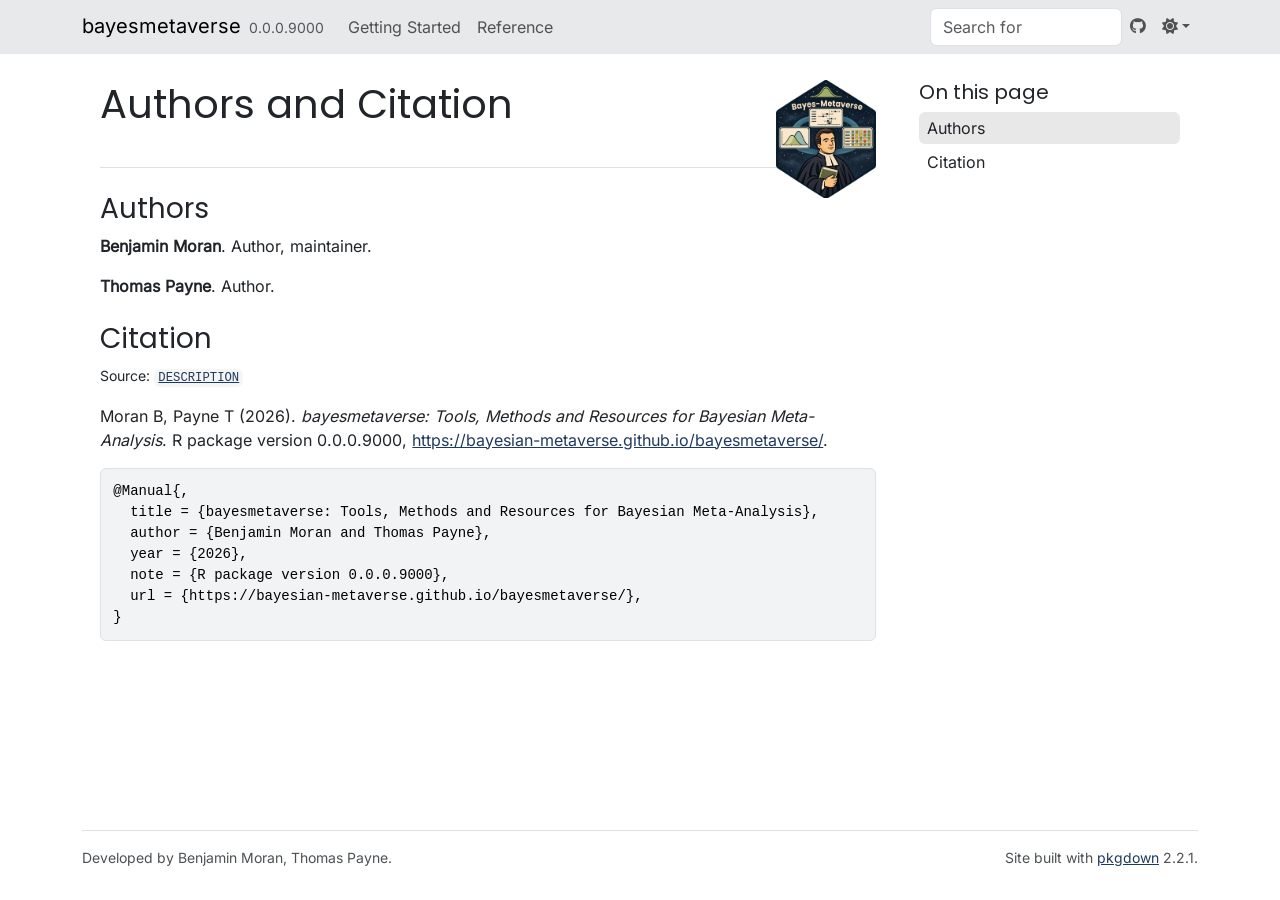
==== docs/authors.html @ 8e8fa5fe "Initial commit" ====
<!DOCTYPE html>
<!-- Generated by pkgdown: do not edit by hand --><html lang="en"><head><meta http-equiv="Content-Type" content="text/html; charset=UTF-8"><meta charset="utf-8"><meta http-equiv="X-UA-Compatible" content="IE=edge"><meta name="viewport" content="width=device-width, initial-scale=1, shrink-to-fit=no"><title>Authors and Citation • bayesmetaverse</title><!-- favicons --><link rel="icon" type="image/png" sizes="96x96" href="favicon-96x96.png"><link rel="icon" type="”image/svg+xml”" href="favicon.svg"><link rel="apple-touch-icon" sizes="180x180" href="apple-touch-icon.png"><link rel="icon" sizes="any" href="favicon.ico"><link rel="manifest" href="site.webmanifest"><script src="lightswitch.js"></script><script src="deps/jquery-3.6.0/jquery-3.6.0.min.js"></script><meta name="viewport" content="width=device-width, initial-scale=1, shrink-to-fit=no"><link href="deps/bootstrap-5.3.8/bootstrap.min.css" rel="stylesheet"><script src="deps/bootstrap-5.3.8/bootstrap.bundle.min.js"></script><link href="deps/Inter-0.4.10/font.css" rel="stylesheet"><link href="deps/Poppins-0.4.10/font.css" rel="stylesheet"><link href="deps/font-awesome-6.5.2/css/all.min.css" rel="stylesheet"><link href="deps/font-awesome-6.5.2/css/v4-shims.min.css" rel="stylesheet"><script src="deps/headroom-0.11.0/headroom.min.js"></script><script src="deps/headroom-0.11.0/jQuery.headroom.min.js"></script><script src="deps/bootstrap-toc-1.0.1/bootstrap-toc.min.js"></script><script src="deps/clipboard.js-2.0.11/clipboard.min.js"></script><script src="deps/search-1.0.0/autocomplete.jquery.min.js"></script><script src="deps/search-1.0.0/fuse.min.js"></script><script src="deps/search-1.0.0/mark.min.js"></script><!-- pkgdown --><script src="pkgdown.js"></script><link href="extra.css" rel="stylesheet"><meta property="og:title" content="Authors and Citation"><meta property="og:image" content="https://bayesian-metaverse.github.io/bayesmetaverse/logo.png"></head><body>
    <a href="#main" class="visually-hidden-focusable">Skip to contents</a>


    <nav class="navbar navbar-expand-lg fixed-top " aria-label="Site navigation"><div class="container">

    <a class="navbar-brand me-2" href="index.html">bayesmetaverse</a>

    <small class="nav-text text-muted me-auto" data-bs-toggle="tooltip" data-bs-placement="bottom" title="">0.0.0.9000</small>


    <button class="navbar-toggler" type="button" data-bs-toggle="collapse" data-bs-target="#navbar" aria-controls="navbar" aria-expanded="false" aria-label="Toggle navigation">
      <span class="navbar-toggler-icon"></span>
    </button>

    <div id="navbar" class="collapse navbar-collapse ms-3">
      <ul class="navbar-nav me-auto"><li class="nav-item"><a class="nav-link" href="articles/bayesmetaverse.html">Getting Started</a></li>
<li class="nav-item"><a class="nav-link" href="reference/index.html">Reference</a></li>
      </ul><ul class="navbar-nav"><li class="nav-item"><form class="form-inline" role="search">
 <input class="form-control" type="search" name="search-input" id="search-input" autocomplete="off" aria-label="Search site" placeholder="Search for" data-search-index="search.json"></form></li>
<li class="nav-item"><a class="external-link nav-link" href="https://github.com/bayesian-metaverse/bayesmetaverse" aria-label="GitHub"><span class="fa fab fa-github"></span></a></li>
<li class="nav-item dropdown">
  <button class="nav-link dropdown-toggle" type="button" id="dropdown-lightswitch" data-bs-toggle="dropdown" aria-expanded="false" aria-haspopup="true" aria-label="Light switch"><span class="fa fa-sun"></span></button>
  <ul class="dropdown-menu dropdown-menu-end" aria-labelledby="dropdown-lightswitch"><li><button class="dropdown-item" data-bs-theme-value="light"><span class="fa fa-sun"></span> Light</button></li>
    <li><button class="dropdown-item" data-bs-theme-value="dark"><span class="fa fa-moon"></span> Dark</button></li>
    <li><button class="dropdown-item" data-bs-theme-value="auto"><span class="fa fa-adjust"></span> Auto</button></li>
  </ul></li>
      </ul></div>


  </div>
</nav><div class="container template-citation-authors">
<div class="row">
  <main id="main" class="col-md-9"><div class="page-header">
      <img src="logo.png" class="logo" alt=""><h1>Authors and Citation</h1>
    </div>

    <div class="section level2">
      <h2>Authors</h2>

      <ul class="list-unstyled"><li>
          <p><strong>Benjamin Moran</strong>. Author, maintainer.
          </p>
        </li>
        <li>
          <p><strong>Thomas Payne</strong>. Author.
          </p>
        </li>
      </ul></div>

    <div class="section level2">
      <h2 id="citation">Citation</h2>
      <p><small class="dont-index">Source: <a href="https://github.com/bayesian-metaverse/bayesmetaverse/blob/HEAD/DESCRIPTION" class="external-link"><code>DESCRIPTION</code></a></small></p>

      <p>Moran B, Payne T (2026).
<em>bayesmetaverse: Tools, Methods and Resources for Bayesian Meta-Analysis</em>.
R package version 0.0.0.9000, <a href="https://bayesian-metaverse.github.io/bayesmetaverse/">https://bayesian-metaverse.github.io/bayesmetaverse/</a>.
</p>
      <pre>@Manual{,
  title = {bayesmetaverse: Tools, Methods and Resources for Bayesian Meta-Analysis},
  author = {Benjamin Moran and Thomas Payne},
  year = {2026},
  note = {R package version 0.0.0.9000},
  url = {https://bayesian-metaverse.github.io/bayesmetaverse/},
}</pre>
    </div>

  </main><aside class="col-md-3"><nav id="toc" aria-label="Table of contents"><h2>On this page</h2>
    </nav></aside></div>


    <footer><div class="pkgdown-footer-left">
  <p>Developed by Benjamin Moran, Thomas Payne.</p>
</div>

<div class="pkgdown-footer-right">
  <p>Site built with <a href="https://pkgdown.r-lib.org/" class="external-link">pkgdown</a> 2.2.1.</p>
</div>

    </footer></div>





  </body></html>
---- docs/deps/Inter-0.4.10/font.css ----
/* cyrillic-ext */
@font-face {
  font-family: 'Inter';
  font-style: normal;
  font-weight: 400;
  font-display: swap;
  src: url(UcCO3FwrK3iLTeHuS_nVMrMxCp50SjIw2boKoduKmMEVuLyfAZJhiI2B.woff2) format('woff2');
  unicode-range: U+0460-052F, U+1C80-1C8A, U+20B4, U+2DE0-2DFF, U+A640-A69F, U+FE2E-FE2F;
}
/* cyrillic */
@font-face {
  font-family: 'Inter';
  font-style: normal;
  font-weight: 400;
  font-display: swap;
  src: url(UcCO3FwrK3iLTeHuS_nVMrMxCp50SjIw2boKoduKmMEVuLyfAZthiI2B.woff2) format('woff2');
  unicode-range: U+0301, U+0400-045F, U+0490-0491, U+04B0-04B1, U+2116;
}
/* greek-ext */
@font-face {
  font-family: 'Inter';
  font-style: normal;
  font-weight: 400;
  font-display: swap;
  src: url(UcCO3FwrK3iLTeHuS_nVMrMxCp50SjIw2boKoduKmMEVuLyfAZNhiI2B.woff2) format('woff2');
  unicode-range: U+1F00-1FFF;
}
/* greek */
@font-face {
  font-family: 'Inter';
  font-style: normal;
  font-weight: 400;
  font-display: swap;
  src: url(UcCO3FwrK3iLTeHuS_nVMrMxCp50SjIw2boKoduKmMEVuLyfAZxhiI2B.woff2) format('woff2');
  unicode-range: U+0370-0377, U+037A-037F, U+0384-038A, U+038C, U+038E-03A1, U+03A3-03FF;
}
/* vietnamese */
@font-face {
  font-family: 'Inter';
  font-style: normal;
  font-weight: 400;
  font-display: swap;
  src: url(UcCO3FwrK3iLTeHuS_nVMrMxCp50SjIw2boKoduKmMEVuLyfAZBhiI2B.woff2) format('woff2');
  unicode-range: U+0102-0103, U+0110-0111, U+0128-0129, U+0168-0169, U+01A0-01A1, U+01AF-01B0, U+0300-0301, U+0303-0304, U+0308-0309, U+0323, U+0329, U+1EA0-1EF9, U+20AB;
}
/* latin-ext */
@font-face {
  font-family: 'Inter';
  font-style: normal;
  font-weight: 400;
  font-display: swap;
  src: url(UcCO3FwrK3iLTeHuS_nVMrMxCp50SjIw2boKoduKmMEVuLyfAZFhiI2B.woff2) format('woff2');
  unicode-range: U+0100-02BA, U+02BD-02C5, U+02C7-02CC, U+02CE-02D7, U+02DD-02FF, U+0304, U+0308, U+0329, U+1D00-1DBF, U+1E00-1E9F, U+1EF2-1EFF, U+2020, U+20A0-20AB, U+20AD-20C4, U+2113, U+2C60-2C7F, U+A720-A7FF;
}
/* latin */
@font-face {
  font-family: 'Inter';
  font-style: normal;
  font-weight: 400;
  font-display: swap;
  src: url(UcCO3FwrK3iLTeHuS_nVMrMxCp50SjIw2boKoduKmMEVuLyfAZ9hiA.woff2) format('woff2');
  unicode-range: U+0000-00FF, U+0131, U+0152-0153, U+02BB-02BC, U+02C6, U+02DA, U+02DC, U+0304, U+0308, U+0329, U+2000-206F, U+20AC, U+2122, U+2191, U+2193, U+2212, U+2215, U+FEFF, U+FFFD;
}
---- docs/deps/Poppins-0.4.10/font.css ----
/* devanagari */
@font-face {
  font-family: 'Poppins';
  font-style: normal;
  font-weight: 400;
  font-display: swap;
  src: url(pxiEyp8kv8JHgFVrJJbecmNE.woff2) format('woff2');
  unicode-range: U+0900-097F, U+1CD0-1CF4, U+1CF7-1CF9, U+200C-200D, U+20A8, U+20B9, U+20F0, U+25CC, U+A830-A839, U+A8E0-A8FF, U+11B00-11B0A;
}
/* latin-ext */
@font-face {
  font-family: 'Poppins';
  font-style: normal;
  font-weight: 400;
  font-display: swap;
  src: url(pxiEyp8kv8JHgFVrJJnecmNE.woff2) format('woff2');
  unicode-range: U+0100-02BA, U+02BD-02C5, U+02C7-02CC, U+02CE-02D7, U+02DD-02FF, U+0304, U+0308, U+0329, U+1D00-1DBF, U+1E00-1E9F, U+1EF2-1EFF, U+2020, U+20A0-20AB, U+20AD-20C4, U+2113, U+2C60-2C7F, U+A720-A7FF;
}
/* latin */
@font-face {
  font-family: 'Poppins';
  font-style: normal;
  font-weight: 400;
  font-display: swap;
  src: url(pxiEyp8kv8JHgFVrJJfecg.woff2) format('woff2');
  unicode-range: U+0000-00FF, U+0131, U+0152-0153, U+02BB-02BC, U+02C6, U+02DA, U+02DC, U+0304, U+0308, U+0329, U+2000-206F, U+20AC, U+2122, U+2191, U+2193, U+2212, U+2215, U+FEFF, U+FFFD;
}
---- docs/deps/font-awesome-6.5.2/css/v4-shims.min.css ----
/*!
 * Font Awesome Free 6.5.2 by @fontawesome - https://fontawesome.com
 * License - https://fontawesome.com/license/free (Icons: CC BY 4.0, Fonts: SIL OFL 1.1, Code: MIT License)
 * Copyright 2024 Fonticons, Inc.
 */
.fa.fa-glass:before{content:"\f000"}.fa.fa-envelope-o{font-family:"Font Awesome 6 Free";font-weight:400}.fa.fa-envelope-o:before{content:"\f0e0"}.fa.fa-star-o{font-family:"Font Awesome 6 Free";font-weight:400}.fa.fa-star-o:before{content:"\f005"}.fa.fa-close:before,.fa.fa-remove:before{content:"\f00d"}.fa.fa-gear:before{content:"\f013"}.fa.fa-trash-o{font-family:"Font Awesome 6 Free";font-weight:400}.fa.fa-trash-o:before{content:"\f2ed"}.fa.fa-home:before{content:"\f015"}.fa.fa-file-o{font-family:"Font Awesome 6 Free";font-weight:400}.fa.fa-file-o:before{content:"\f15b"}.fa.fa-clock-o{font-family:"Font Awesome 6 Free";font-weight:400}.fa.fa-clock-o:before{content:"\f017"}.fa.fa-arrow-circle-o-down{font-family:"Font Awesome 6 Free";font-weight:400}.fa.fa-arrow-circle-o-down:before{content:"\f358"}.fa.fa-arrow-circle-o-up{font-family:"Font Awesome 6 Free";font-weight:400}.fa.fa-arrow-circle-o-up:before{content:"\f35b"}.fa.fa-play-circle-o{font-family:"Font Awesome 6 Free";font-weight:400}.fa.fa-play-circle-o:before{content:"\f144"}.fa.fa-repeat:before,.fa.fa-rotate-right:before{content:"\f01e"}.fa.fa-refresh:before{content:"\f021"}.fa.fa-list-alt{font-family:"Font Awesome 6 Free";font-weight:400}.fa.fa-list-alt:before{content:"\f022"}.fa.fa-dedent:before{content:"\f03b"}.fa.fa-video-camera:before{content:"\f03d"}.fa.fa-picture-o{font-family:"Font Awesome 6 Free";font-weight:400}.fa.fa-picture-o:before{content:"\f03e"}.fa.fa-photo{font-family:"Font Awesome 6 Free";font-weight:400}.fa.fa-photo:before{content:"\f03e"}.fa.fa-image{font-family:"Font Awesome 6 Free";font-weight:400}.fa.fa-image:before{content:"\f03e"}.fa.fa-map-marker:before{content:"\f3c5"}.fa.fa-pencil-square-o{font-family:"Font Awesome 6 Free";font-weight:400}.fa.fa-pencil-square-o:before{content:"\f044"}.fa.fa-edit{font-family:"Font Awesome 6 Free";font-weight:400}.fa.fa-edit:before{content:"\f044"}.fa.fa-share-square-o:before{content:"\f14d"}.fa.fa-check-square-o{font-family:"Font Awesome 6 Free";font-weight:400}.fa.fa-check-square-o:before{content:"\f14a"}.fa.fa-arrows:before{content:"\f0b2"}.fa.fa-times-circle-o{font-family:"Font Awesome 6 Free";font-weight:400}.fa.fa-times-circle-o:before{content:"\f057"}.fa.fa-check-circle-o{font-family:"Font Awesome 6 Free";font-weight:400}.fa.fa-check-circle-o:before{content:"\f058"}.fa.fa-mail-forward:before{content:"\f064"}.fa.fa-expand:before{content:"\f424"}.fa.fa-compress:before{content:"\f422"}.fa.fa-eye,.fa.fa-eye-slash{font-family:"Font Awesome 6 Free";font-weight:400}.fa.fa-warning:before{content:"\f071"}.fa.fa-calendar:before{content:"\f073"}.fa.fa-arrows-v:before{content:"\f338"}.fa.fa-arrows-h:before{content:"\f337"}.fa.fa-bar-chart-o:before,.fa.fa-bar-chart:before{content:"\e0e3"}.fa.fa-twitter-square{font-family:"Font Awesome 6 Brands";font-weight:400}.fa.fa-twitter-square:before{content:"\f081"}.fa.fa-facebook-square{font-family:"Font Awesome 6 Brands";font-weight:400}.fa.fa-facebook-square:before{content:"\f082"}.fa.fa-gears:before{content:"\f085"}.fa.fa-thumbs-o-up{font-family:"Font Awesome 6 Free";font-weight:400}.fa.fa-thumbs-o-up:before{content:"\f164"}.fa.fa-thumbs-o-down{font-family:"Font Awesome 6 Free";font-weight:400}.fa.fa-thumbs-o-down:before{content:"\f165"}.fa.fa-heart-o{font-family:"Font Awesome 6 Free";font-weight:400}.fa.fa-heart-o:before{content:"\f004"}.fa.fa-sign-out:before{content:"\f2f5"}.fa.fa-linkedin-square{font-family:"Font Awesome 6 Brands";font-weight:400}.fa.fa-linkedin-square:before{content:"\f08c"}.fa.fa-thumb-tack:before{content:"\f08d"}.fa.fa-external-link:before{content:"\f35d"}.fa.fa-sign-in:before{content:"\f2f6"}.fa.fa-github-square{font-family:"Font Awesome 6 Brands";font-weight:400}.fa.fa-github-square:before{content:"\f092"}.fa.fa-lemon-o{font-family:"Font Awesome 6 Free";font-weight:400}.fa.fa-lemon-o:before{content:"\f094"}.fa.fa-square-o{font-family:"Font Awesome 6 Free";font-weight:400}.fa.fa-square-o:before{content:"\f0c8"}.fa.fa-bookmark-o{font-family:"Font Awesome 6 Free";font-weight:400}.fa.fa-bookmark-o:before{content:"\f02e"}.fa.fa-facebook,.fa.fa-twitter{font-family:"Font Awesome 6 Brands";font-weight:400}.fa.fa-facebook:before{content:"\f39e"}.fa.fa-facebook-f{font-family:"Font Awesome 6 Brands";font-weight:400}.fa.fa-facebook-f:before{content:"\f39e"}.fa.fa-github{font-family:"Font Awesome 6 Brands";font-weight:400}.fa.fa-credit-card{font-family:"Font Awesome 6 Free";font-weight:400}.fa.fa-feed:before{content:"\f09e"}.fa.fa-hdd-o{font-family:"Font Awesome 6 Free";font-weight:400}.fa.fa-hdd-o:before{content:"\f0a0"}.fa.fa-hand-o-right{font-family:"Font Awesome 6 Free";font-weight:400}.fa.fa-hand-o-right:before{content:"\f0a4"}.fa.fa-hand-o-left{font-family:"Font Awesome 6 Free";font-weight:400}.fa.fa-hand-o-left:before{content:"\f0a5"}.fa.fa-hand-o-up{font-family:"Font Awesome 6 Free";font-weight:400}.fa.fa-hand-o-up:before{content:"\f0a6"}.fa.fa-hand-o-down{font-family:"Font Awesome 6 Free";font-weight:400}.fa.fa-hand-o-down:before{content:"\f0a7"}.fa.fa-globe:before{content:"\f57d"}.fa.fa-tasks:before{content:"\f828"}.fa.fa-arrows-alt:before{content:"\f31e"}.fa.fa-group:before{content:"\f0c0"}.fa.fa-chain:before{content:"\f0c1"}.fa.fa-cut:before{content:"\f0c4"}.fa.fa-files-o{font-family:"Font Awesome 6 Free";font-weight:400}.fa.fa-files-o:before{content:"\f0c5"}.fa.fa-floppy-o{font-family:"Font Awesome 6 Free";font-weight:400}.fa.fa-floppy-o:before{content:"\f0c7"}.fa.fa-save{font-family:"Font Awesome 6 Free";font-weight:400}.fa.fa-save:before{content:"\f0c7"}.fa.fa-navicon:before,.fa.fa-reorder:before{content:"\f0c9"}.fa.fa-magic:before{content:"\e2ca"}.fa.fa-pinterest,.fa.fa-pinterest-square{font-family:"Font Awesome 6 Brands";font-weight:400}.fa.fa-pinterest-square:before{content:"\f0d3"}.fa.fa-google-plus-square{font-family:"Font Awesome 6 Brands";font-weight:400}.fa.fa-google-plus-square:before{content:"\f0d4"}.fa.fa-google-plus{font-family:"Font Awesome 6 Brands";font-weight:400}.fa.fa-google-plus:before{content:"\f0d5"}.fa.fa-money:before{content:"\f3d1"}.fa.fa-unsorted:before{content:"\f0dc"}.fa.fa-sort-desc:before{content:"\f0dd"}.fa.fa-sort-asc:before{content:"\f0de"}.fa.fa-linkedin{font-family:"Font Awesome 6 Brands";font-weight:400}.fa.fa-linkedin:before{content:"\f0e1"}.fa.fa-rotate-left:before{content:"\f0e2"}.fa.fa-legal:before{content:"\f0e3"}.fa.fa-dashboard:before,.fa.fa-tachometer:before{content:"\f625"}.fa.fa-comment-o{font-family:"Font Awesome 6 Free";font-weight:400}.fa.fa-comment-o:before{content:"\f075"}.fa.fa-comments-o{font-family:"Font Awesome 6 Free";font-weight:400}.fa.fa-comments-o:before{content:"\f086"}.fa.fa-flash:before{content:"\f0e7"}.fa.fa-clipboard:before{content:"\f0ea"}.fa.fa-lightbulb-o{font-family:"Font Awesome 6 Free";font-weight:400}.fa.fa-lightbulb-o:before{content:"\f0eb"}.fa.fa-exchange:before{content:"\f362"}.fa.fa-cloud-download:before{content:"\f0ed"}.fa.fa-cloud-upload:before{content:"\f0ee"}.fa.fa-bell-o{font-family:"Font Awesome 6 Free";font-weight:400}.fa.fa-bell-o:before{content:"\f0f3"}.fa.fa-cutlery:before{content:"\f2e7"}.fa.fa-file-text-o{font-family:"Font Awesome 6 Free";font-weight:400}.fa.fa-file-text-o:before{content:"\f15c"}.fa.fa-building-o{font-family:"Font Awesome 6 Free";font-weight:400}.fa.fa-building-o:before{content:"\f1ad"}.fa.fa-hospital-o{font-family:"Font Awesome 6 Free";font-weight:400}.fa.fa-hospital-o:before{content:"\f0f8"}.fa.fa-tablet:before{content:"\f3fa"}.fa.fa-mobile-phone:before,.fa.fa-mobile:before{content:"\f3cd"}.fa.fa-circle-o{font-family:"Font Awesome 6 Free";font-weight:400}.fa.fa-circle-o:before{content:"\f111"}.fa.fa-mail-reply:before{content:"\f3e5"}.fa.fa-github-alt{font-family:"Font Awesome 6 Brands";font-weight:400}.fa.fa-folder-o{font-family:"Font Awesome 6 Free";font-weight:400}.fa.fa-folder-o:before{content:"\f07b"}.fa.fa-folder-open-o{font-family:"Font Awesome 6 Free";font-weight:400}.fa.fa-folder-open-o:before{content:"\f07c"}.fa.fa-smile-o{font-family:"Font Awesome 6 Free";font-weight:400}.fa.fa-smile-o:before{content:"\f118"}.fa.fa-frown-o{font-family:"Font Awesome 6 Free";font-weight:400}.fa.fa-frown-o:before{content:"\f119"}.fa.fa-meh-o{font-family:"Font Awesome 6 Free";font-weight:400}.fa.fa-meh-o:before{content:"\f11a"}.fa.fa-keyboard-o{font-family:"Font Awesome 6 Free";font-weight:400}.fa.fa-keyboard-o:before{content:"\f11c"}.fa.fa-flag-o{font-family:"Font Awesome 6 Free";font-weight:400}.fa.fa-flag-o:before{content:"\f024"}.fa.fa-mail-reply-all:before{content:"\f122"}.fa.fa-star-half-o{font-family:"Font Awesome 6 Free";font-weight:400}.fa.fa-star-half-o:before{content:"\f5c0"}.fa.fa-star-half-empty{font-family:"Font Awesome 6 Free";font-weight:400}.fa.fa-star-half-empty:before{content:"\f5c0"}.fa.fa-star-half-full{font-family:"Font Awesome 6 Free";font-weight:400}.fa.fa-star-half-full:before{content:"\f5c0"}.fa.fa-code-fork:before{content:"\f126"}.fa.fa-chain-broken:before,.fa.fa-unlink:before{content:"\f127"}.fa.fa-calendar-o{font-family:"Font Awesome 6 Free";font-weight:400}.fa.fa-calendar-o:before{content:"\f133"}.fa.fa-css3,.fa.fa-html5,.fa.fa-maxcdn{font-family:"Font Awesome 6 Brands";font-weight:400}.fa.fa-unlock-alt:before{content:"\f09c"}.fa.fa-minus-square-o{font-family:"Font Awesome 6 Free";font-weight:400}.fa.fa-minus-square-o:before{content:"\f146"}.fa.fa-level-up:before{content:"\f3bf"}.fa.fa-level-down:before{content:"\f3be"}.fa.fa-pencil-square:before{content:"\f14b"}.fa.fa-external-link-square:before{content:"\f360"}.fa.fa-compass{font-family:"Font Awesome 6 Free";font-weight:400}.fa.fa-caret-square-o-down{font-family:"Font Awesome 6 Free";font-weight:400}.fa.fa-caret-square-o-down:before{content:"\f150"}.fa.fa-toggle-down{font-family:"Font Awesome 6 Free";font-weight:400}.fa.fa-toggle-down:before{content:"\f150"}.fa.fa-caret-square-o-up{font-family:"Font Awesome 6 Free";font-weight:400}.fa.fa-caret-square-o-up:before{content:"\f151"}.fa.fa-toggle-up{font-family:"Font Awesome 6 Free";font-weight:400}.fa.fa-toggle-up:before{content:"\f151"}.fa.fa-caret-square-o-right{font-family:"Font Awesome 6 Free";font-weight:400}.fa.fa-caret-square-o-right:before{content:"\f152"}.fa.fa-toggle-right{font-family:"Font Awesome 6 Free";font-weight:400}.fa.fa-toggle-right:before{content:"\f152"}.fa.fa-eur:before,.fa.fa-euro:before{content:"\f153"}.fa.fa-gbp:before{content:"\f154"}.fa.fa-dollar:before,.fa.fa-usd:before{content:"\24"}.fa.fa-inr:before,.fa.fa-rupee:before{content:"\e1bc"}.fa.fa-cny:before,.fa.fa-jpy:before,.fa.fa-rmb:before,.fa.fa-yen:before{content:"\f157"}.fa.fa-rouble:before,.fa.fa-rub:before,.fa.fa-ruble:before{content:"\f158"}.fa.fa-krw:before,.fa.fa-won:before{content:"\f159"}.fa.fa-bitcoin,.fa.fa-btc{font-family:"Font Awesome 6 Brands";font-weight:400}.fa.fa-bitcoin:before{content:"\f15a"}.fa.fa-file-text:before{content:"\f15c"}.fa.fa-sort-alpha-asc:before{content:"\f15d"}.fa.fa-sort-alpha-desc:before{content:"\f881"}.fa.fa-sort-amount-asc:before{content:"\f884"}.fa.fa-sort-amount-desc:before{content:"\f160"}.fa.fa-sort-numeric-asc:before{content:"\f162"}.fa.fa-sort-numeric-desc:before{content:"\f886"}.fa.fa-youtube-square{font-family:"Font Awesome 6 Brands";font-weight:400}.fa.fa-youtube-square:before{content:"\f431"}.fa.fa-xing,.fa.fa-xing-square,.fa.fa-youtube{font-family:"Font Awesome 6 Brands";font-weight:400}.fa.fa-xing-square:before{content:"\f169"}.fa.fa-youtube-play{font-family:"Font Awesome 6 Brands";font-weight:400}.fa.fa-youtube-play:before{content:"\f167"}.fa.fa-adn,.fa.fa-bitbucket,.fa.fa-bitbucket-square,.fa.fa-dropbox,.fa.fa-flickr,.fa.fa-instagram,.fa.fa-stack-overflow{font-family:"Font Awesome 6 Brands";font-weight:400}.fa.fa-bitbucket-square:before{content:"\f171"}.fa.fa-tumblr,.fa.fa-tumblr-square{font-family:"Font Awesome 6 Brands";font-weight:400}.fa.fa-tumblr-square:before{content:"\f174"}.fa.fa-long-arrow-down:before{content:"\f309"}.fa.fa-long-arrow-up:before{content:"\f30c"}.fa.fa-long-arrow-left:before{content:"\f30a"}.fa.fa-long-arrow-right:before{content:"\f30b"}.fa.fa-android,.fa.fa-apple,.fa.fa-dribbble,.fa.fa-foursquare,.fa.fa-gittip,.fa.fa-gratipay,.fa.fa-linux,.fa.fa-skype,.fa.fa-trello,.fa.fa-windows{font-family:"Font Awesome 6 Brands";font-weight:400}.fa.fa-gittip:before{content:"\f184"}.fa.fa-sun-o{font-family:"Font Awesome 6 Free";font-weight:400}.fa.fa-sun-o:before{content:"\f185"}.fa.fa-moon-o{font-family:"Font Awesome 6 Free";font-weight:400}.fa.fa-moon-o:before{content:"\f186"}.fa.fa-pagelines,.fa.fa-renren,.fa.fa-stack-exchange,.fa.fa-vk,.fa.fa-weibo{font-family:"Font Awesome 6 Brands";font-weight:400}.fa.fa-arrow-circle-o-right{font-family:"Font Awesome 6 Free";font-weight:400}.fa.fa-arrow-circle-o-right:before{content:"\f35a"}.fa.fa-arrow-circle-o-left{font-family:"Font Awesome 6 Free";font-weight:400}.fa.fa-arrow-circle-o-left:before{content:"\f359"}.fa.fa-caret-square-o-left{font-family:"Font Awesome 6 Free";font-weight:400}.fa.fa-caret-square-o-left:before{content:"\f191"}.fa.fa-toggle-left{font-family:"Font Awesome 6 Free";font-weight:400}.fa.fa-toggle-left:before{content:"\f191"}.fa.fa-dot-circle-o{font-family:"Font Awesome 6 Free";font-weight:400}.fa.fa-dot-circle-o:before{content:"\f192"}.fa.fa-vimeo-square{font-family:"Font Awesome 6 Brands";font-weight:400}.fa.fa-vimeo-square:before{content:"\f194"}.fa.fa-try:before,.fa.fa-turkish-lira:before{content:"\e2bb"}.fa.fa-plus-square-o{font-family:"Font Awesome 6 Free";font-weight:400}.fa.fa-plus-square-o:before{content:"\f0fe"}.fa.fa-openid,.fa.fa-slack,.fa.fa-wordpress{font-family:"Font Awesome 6 Brands";font-weight:400}.fa.fa-bank:before,.fa.fa-institution:before{content:"\f19c"}.fa.fa-mortar-board:before{content:"\f19d"}.fa.fa-google,.fa.fa-reddit,.fa.fa-reddit-square,.fa.fa-yahoo{font-family:"Font Awesome 6 Brands";font-weight:400}.fa.fa-reddit-square:before{content:"\f1a2"}.fa.fa-behance,.fa.fa-behance-square,.fa.fa-delicious,.fa.fa-digg,.fa.fa-drupal,.fa.fa-joomla,.fa.fa-pied-piper-alt,.fa.fa-pied-piper-pp,.fa.fa-stumbleupon,.fa.fa-stumbleupon-circle{font-family:"Font Awesome 6 Brands";font-weight:400}.fa.fa-behance-square:before{content:"\f1b5"}.fa.fa-steam,.fa.fa-steam-square{font-family:"Font Awesome 6 Brands";font-weight:400}.fa.fa-steam-square:before{content:"\f1b7"}.fa.fa-automobile:before{content:"\f1b9"}.fa.fa-cab:before{content:"\f1ba"}.fa.fa-deviantart,.fa.fa-soundcloud,.fa.fa-spotify{font-family:"Font Awesome 6 Brands";font-weight:400}.fa.fa-file-pdf-o{font-family:"Font Awesome 6 Free";font-weight:400}.fa.fa-file-pdf-o:before{content:"\f1c1"}.fa.fa-file-word-o{font-family:"Font Awesome 6 Free";font-weight:400}.fa.fa-file-word-o:before{content:"\f1c2"}.fa.fa-file-excel-o{font-family:"Font Awesome 6 Free";font-weight:400}.fa.fa-file-excel-o:before{content:"\f1c3"}.fa.fa-file-powerpoint-o{font-family:"Font Awesome 6 Free";font-weight:400}.fa.fa-file-powerpoint-o:before{content:"\f1c4"}.fa.fa-file-image-o{font-family:"Font Awesome 6 Free";font-weight:400}.fa.fa-file-image-o:before{content:"\f1c5"}.fa.fa-file-photo-o{font-family:"Font Awesome 6 Free";font-weight:400}.fa.fa-file-photo-o:before{content:"\f1c5"}.fa.fa-file-picture-o{font-family:"Font Awesome 6 Free";font-weight:400}.fa.fa-file-picture-o:before{content:"\f1c5"}.fa.fa-file-archive-o{font-family:"Font Awesome 6 Free";font-weight:400}.fa.fa-file-archive-o:before{content:"\f1c6"}.fa.fa-file-zip-o{font-family:"Font Awesome 6 Free";font-weight:400}.fa.fa-file-zip-o:before{content:"\f1c6"}.fa.fa-file-audio-o{font-family:"Font Awesome 6 Free";font-weight:400}.fa.fa-file-audio-o:before{content:"\f1c7"}.fa.fa-file-sound-o{font-family:"Font Awesome 6 Free";font-weight:400}.fa.fa-file-sound-o:before{content:"\f1c7"}.fa.fa-file-video-o{font-family:"Font Awesome 6 Free";font-weight:400}.fa.fa-file-video-o:before{content:"\f1c8"}.fa.fa-file-movie-o{font-family:"Font Awesome 6 Free";font-weight:400}.fa.fa-file-movie-o:before{content:"\f1c8"}.fa.fa-file-code-o{font-family:"Font Awesome 6 Free";font-weight:400}.fa.fa-file-code-o:before{content:"\f1c9"}.fa.fa-codepen,.fa.fa-jsfiddle,.fa.fa-vine{font-family:"Font Awesome 6 Brands";font-weight:400}.fa.fa-life-bouy:before,.fa.fa-life-buoy:before,.fa.fa-life-saver:before,.fa.fa-support:before{content:"\f1cd"}.fa.fa-circle-o-notch:before{content:"\f1ce"}.fa.fa-ra,.fa.fa-rebel{font-family:"Font Awesome 6 Brands";font-weight:400}.fa.fa-ra:before{content:"\f1d0"}.fa.fa-resistance{font-family:"Font Awesome 6 Brands";font-weight:400}.fa.fa-resistance:before{content:"\f1d0"}.fa.fa-empire,.fa.fa-ge{font-family:"Font Awesome 6 Brands";font-weight:400}.fa.fa-ge:before{content:"\f1d1"}.fa.fa-git-square{font-family:"Font Awesome 6 Brands";font-weight:400}.fa.fa-git-square:before{content:"\f1d2"}.fa.fa-git,.fa.fa-hacker-news,.fa.fa-y-combinator-square{font-family:"Font Awesome 6 Brands";font-weight:400}.fa.fa-y-combinator-square:before{content:"\f1d4"}.fa.fa-yc-square{font-family:"Font Awesome 6 Brands";font-weight:400}.fa.fa-yc-square:before{content:"\f1d4"}.fa.fa-qq,.fa.fa-tencent-weibo,.fa.fa-wechat,.fa.fa-weixin{font-family:"Font Awesome 6 Brands";font-weight:400}.fa.fa-wechat:before{content:"\f1d7"}.fa.fa-send:before{content:"\f1d8"}.fa.fa-paper-plane-o{font-family:"Font Awesome 6 Free";font-weight:400}.fa.fa-paper-plane-o:before{content:"\f1d8"}.fa.fa-send-o{font-family:"Font Awesome 6 Free";font-weight:400}.fa.fa-send-o:before{content:"\f1d8"}.fa.fa-circle-thin{font-family:"Font Awesome 6 Free";font-weight:400}.fa.fa-circle-thin:before{content:"\f111"}.fa.fa-header:before{content:"\f1dc"}.fa.fa-futbol-o{font-family:"Font Awesome 6 Free";font-weight:400}.fa.fa-futbol-o:before{content:"\f1e3"}.fa.fa-soccer-ball-o{font-family:"Font Awesome 6 Free";font-weight:400}.fa.fa-soccer-ball-o:before{content:"\f1e3"}.fa.fa-slideshare,.fa.fa-twitch,.fa.fa-yelp{font-family:"Font Awesome 6 Brands";font-weight:400}.fa.fa-newspaper-o{font-family:"Font Awesome 6 Free";font-weight:400}.fa.fa-newspaper-o:before{content:"\f1ea"}.fa.fa-cc-amex,.fa.fa-cc-discover,.fa.fa-cc-mastercard,.fa.fa-cc-paypal,.fa.fa-cc-stripe,.fa.fa-cc-visa,.fa.fa-google-wallet,.fa.fa-paypal{font-family:"Font Awesome 6 Brands";font-weight:400}.fa.fa-bell-slash-o{font-family:"Font Awesome 6 Free";font-weight:400}.fa.fa-bell-slash-o:before{content:"\f1f6"}.fa.fa-trash:before{content:"\f2ed"}.fa.fa-copyright{font-family:"Font Awesome 6 Free";font-weight:400}.fa.fa-eyedropper:before{content:"\f1fb"}.fa.fa-area-chart:before{content:"\f1fe"}.fa.fa-pie-chart:before{content:"\f200"}.fa.fa-line-chart:before{content:"\f201"}.fa.fa-lastfm,.fa.fa-lastfm-square{font-family:"Font Awesome 6 Brands";font-weight:400}.fa.fa-lastfm-square:before{content:"\f203"}.fa.fa-angellist,.fa.fa-ioxhost{font-family:"Font Awesome 6 Brands";font-weight:400}.fa.fa-cc{font-family:"Font Awesome 6 Free";font-weight:400}.fa.fa-cc:before{content:"\f20a"}.fa.fa-ils:before,.fa.fa-shekel:before,.fa.fa-sheqel:before{content:"\f20b"}.fa.fa-buysellads,.fa.fa-connectdevelop,.fa.fa-dashcube,.fa.fa-forumbee,.fa.fa-leanpub,.fa.fa-sellsy,.fa.fa-shirtsinbulk,.fa.fa-simplybuilt,.fa.fa-skyatlas{font-family:"Font Awesome 6 Brands";font-weight:400}.fa.fa-diamond{font-family:"Font Awesome 6 Free";font-weight:400}.fa.fa-diamond:before{content:"\f3a5"}.fa.fa-intersex:before,.fa.fa-transgender:before{content:"\f224"}.fa.fa-transgender-alt:before{content:"\f225"}.fa.fa-facebook-official{font-family:"Font Awesome 6 Brands";font-weight:400}.fa.fa-facebook-official:before{content:"\f09a"}.fa.fa-pinterest-p,.fa.fa-whatsapp{font-family:"Font Awesome 6 Brands";font-weight:400}.fa.fa-hotel:before{content:"\f236"}.fa.fa-medium,.fa.fa-viacoin,.fa.fa-y-combinator,.fa.fa-yc{font-family:"Font Awesome 6 Brands";font-weight:400}.fa.fa-yc:before{content:"\f23b"}.fa.fa-expeditedssl,.fa.fa-opencart,.fa.fa-optin-monster{font-family:"Font Awesome 6 Brands";font-weight:400}.fa.fa-battery-4:before,.fa.fa-battery:before{content:"\f240"}.fa.fa-battery-3:before{content:"\f241"}.fa.fa-battery-2:before{content:"\f242"}.fa.fa-battery-1:before{content:"\f243"}.fa.fa-battery-0:before{content:"\f244"}.fa.fa-object-group,.fa.fa-object-ungroup,.fa.fa-sticky-note-o{font-family:"Font Awesome 6 Free";font-weight:400}.fa.fa-sticky-note-o:before{content:"\f249"}.fa.fa-cc-diners-club,.fa.fa-cc-jcb{font-family:"Font Awesome 6 Brands";font-weight:400}.fa.fa-clone{font-family:"Font Awesome 6 Free";font-weight:400}.fa.fa-hourglass-o:before{content:"\f254"}.fa.fa-hourglass-1:before{content:"\f251"}.fa.fa-hourglass-2:before{content:"\f252"}.fa.fa-hourglass-3:before{content:"\f253"}.fa.fa-hand-rock-o{font-family:"Font Awesome 6 Free";font-weight:400}.fa.fa-hand-rock-o:before{content:"\f255"}.fa.fa-hand-grab-o{font-family:"Font Awesome 6 Free";font-weight:400}.fa.fa-hand-grab-o:before{content:"\f255"}.fa.fa-hand-paper-o{font-family:"Font Awesome 6 Free";font-weight:400}.fa.fa-hand-paper-o:before{content:"\f256"}.fa.fa-hand-stop-o{font-family:"Font Awesome 6 Free";font-weight:400}.fa.fa-hand-stop-o:before{content:"\f256"}.fa.fa-hand-scissors-o{font-family:"Font Awesome 6 Free";font-weight:400}.fa.fa-hand-scissors-o:before{content:"\f257"}.fa.fa-hand-lizard-o{font-family:"Font Awesome 6 Free";font-weight:400}.fa.fa-hand-lizard-o:before{content:"\f258"}.fa.fa-hand-spock-o{font-family:"Font Awesome 6 Free";font-weight:400}.fa.fa-hand-spock-o:before{content:"\f259"}.fa.fa-hand-pointer-o{font-family:"Font Awesome 6 Free";font-weight:400}.fa.fa-hand-pointer-o:before{content:"\f25a"}.fa.fa-hand-peace-o{font-family:"Font Awesome 6 Free";font-weight:400}.fa.fa-hand-peace-o:before{content:"\f25b"}.fa.fa-registered{font-family:"Font Awesome 6 Free";font-weight:400}.fa.fa-creative-commons,.fa.fa-gg,.fa.fa-gg-circle,.fa.fa-odnoklassniki,.fa.fa-odnoklassniki-square{font-family:"Font Awesome 6 Brands";font-weight:400}.fa.fa-odnoklassniki-square:before{content:"\f264"}.fa.fa-chrome,.fa.fa-firefox,.fa.fa-get-pocket,.fa.fa-internet-explorer,.fa.fa-opera,.fa.fa-safari,.fa.fa-wikipedia-w{font-family:"Font Awesome 6 Brands";font-weight:400}.fa.fa-television:before{content:"\f26c"}.fa.fa-500px,.fa.fa-amazon,.fa.fa-contao{font-family:"Font Awesome 6 Brands";font-weight:400}.fa.fa-calendar-plus-o{font-family:"Font Awesome 6 Free";font-weight:400}.fa.fa-calendar-plus-o:before{content:"\f271"}.fa.fa-calendar-minus-o{font-family:"Font Awesome 6 Free";font-weight:400}.fa.fa-calendar-minus-o:before{content:"\f272"}.fa.fa-calendar-times-o{font-family:"Font Awesome 6 Free";font-weight:400}.fa.fa-calendar-times-o:before{content:"\f273"}.fa.fa-calendar-check-o{font-family:"Font Awesome 6 Free";font-weight:400}.fa.fa-calendar-check-o:before{content:"\f274"}.fa.fa-map-o{font-family:"Font Awesome 6 Free";font-weight:400}.fa.fa-map-o:before{content:"\f279"}.fa.fa-commenting:before{content:"\f4ad"}.fa.fa-commenting-o{font-family:"Font Awesome 6 Free";font-weight:400}.fa.fa-commenting-o:before{content:"\f4ad"}.fa.fa-houzz,.fa.fa-vimeo{font-family:"Font Awesome 6 Brands";font-weight:400}.fa.fa-vimeo:before{content:"\f27d"}.fa.fa-black-tie,.fa.fa-edge,.fa.fa-fonticons,.fa.fa-reddit-alien{font-family:"Font Awesome 6 Brands";font-weight:400}.fa.fa-credit-card-alt:before{content:"\f09d"}.fa.fa-codiepie,.fa.fa-fort-awesome,.fa.fa-mixcloud,.fa.fa-modx,.fa.fa-product-hunt,.fa.fa-scribd,.fa.fa-usb{font-family:"Font Awesome 6 Brands";font-weight:400}.fa.fa-pause-circle-o{font-family:"Font Awesome 6 Free";font-weight:400}.fa.fa-pause-circle-o:before{content:"\f28b"}.fa.fa-stop-circle-o{font-family:"Font Awesome 6 Free";font-weight:400}.fa.fa-stop-circle-o:before{content:"\f28d"}.fa.fa-bluetooth,.fa.fa-bluetooth-b,.fa.fa-envira,.fa.fa-gitlab,.fa.fa-wheelchair-alt,.fa.fa-wpbeginner,.fa.fa-wpforms{font-family:"Font Awesome 6 Brands";font-weight:400}.fa.fa-wheelchair-alt:before{content:"\f368"}.fa.fa-question-circle-o{font-family:"Font Awesome 6 Free";font-weight:400}.fa.fa-question-circle-o:before{content:"\f059"}.fa.fa-volume-control-phone:before{content:"\f2a0"}.fa.fa-asl-interpreting:before{content:"\f2a3"}.fa.fa-deafness:before,.fa.fa-hard-of-hearing:before{content:"\f2a4"}.fa.fa-glide,.fa.fa-glide-g{font-family:"Font Awesome 6 Brands";font-weight:400}.fa.fa-signing:before{content:"\f2a7"}.fa.fa-viadeo,.fa.fa-viadeo-square{font-family:"Font Awesome 6 Brands";font-weight:400}.fa.fa-viadeo-square:before{content:"\f2aa"}.fa.fa-snapchat,.fa.fa-snapchat-ghost{font-family:"Font Awesome 6 Brands";font-weight:400}.fa.fa-snapchat-ghost:before{content:"\f2ab"}.fa.fa-snapchat-square{font-family:"Font Awesome 6 Brands";font-weight:400}.fa.fa-snapchat-square:before{content:"\f2ad"}.fa.fa-first-order,.fa.fa-google-plus-official,.fa.fa-pied-piper,.fa.fa-themeisle,.fa.fa-yoast{font-family:"Font Awesome 6 Brands";font-weight:400}.fa.fa-google-plus-official:before{content:"\f2b3"}.fa.fa-google-plus-circle{font-family:"Font Awesome 6 Brands";font-weight:400}.fa.fa-google-plus-circle:before{content:"\f2b3"}.fa.fa-fa,.fa.fa-font-awesome{font-family:"Font Awesome 6 Brands";font-weight:400}.fa.fa-fa:before{content:"\f2b4"}.fa.fa-handshake-o{font-family:"Font Awesome 6 Free";font-weight:400}.fa.fa-handshake-o:before{content:"\f2b5"}.fa.fa-envelope-open-o{font-family:"Font Awesome 6 Free";font-weight:400}.fa.fa-envelope-open-o:before{content:"\f2b6"}.fa.fa-linode{font-family:"Font Awesome 6 Brands";font-weight:400}.fa.fa-address-book-o{font-family:"Font Awesome 6 Free";font-weight:400}.fa.fa-address-book-o:before{content:"\f2b9"}.fa.fa-vcard:before{content:"\f2bb"}.fa.fa-address-card-o{font-family:"Font Awesome 6 Free";font-weight:400}.fa.fa-address-card-o:before{content:"\f2bb"}.fa.fa-vcard-o{font-family:"Font Awesome 6 Free";font-weight:400}.fa.fa-vcard-o:before{content:"\f2bb"}.fa.fa-user-circle-o{font-family:"Font Awesome 6 Free";font-weight:400}.fa.fa-user-circle-o:before{content:"\f2bd"}.fa.fa-user-o{font-family:"Font Awesome 6 Free";font-weight:400}.fa.fa-user-o:before{content:"\f007"}.fa.fa-id-badge{font-family:"Font Awesome 6 Free";font-weight:400}.fa.fa-drivers-license:before{content:"\f2c2"}.fa.fa-id-card-o{font-family:"Font Awesome 6 Free";font-weight:400}.fa.fa-id-card-o:before{content:"\f2c2"}.fa.fa-drivers-license-o{font-family:"Font Awesome 6 Free";font-weight:400}.fa.fa-drivers-license-o:before{content:"\f2c2"}.fa.fa-free-code-camp,.fa.fa-quora,.fa.fa-telegram{font-family:"Font Awesome 6 Brands";font-weight:400}.fa.fa-thermometer-4:before,.fa.fa-thermometer:before{content:"\f2c7"}.fa.fa-thermometer-3:before{content:"\f2c8"}.fa.fa-thermometer-2:before{content:"\f2c9"}.fa.fa-thermometer-1:before{content:"\f2ca"}.fa.fa-thermometer-0:before{content:"\f2cb"}.fa.fa-bathtub:before,.fa.fa-s15:before{content:"\f2cd"}.fa.fa-window-maximize,.fa.fa-window-restore{font-family:"Font Awesome 6 Free";font-weight:400}.fa.fa-times-rectangle:before{content:"\f410"}.fa.fa-window-close-o{font-family:"Font Awesome 6 Free";font-weight:400}.fa.fa-window-close-o:before{content:"\f410"}.fa.fa-times-rectangle-o{font-family:"Font Awesome 6 Free";font-weight:400}.fa.fa-times-rectangle-o:before{content:"\f410"}.fa.fa-bandcamp,.fa.fa-eercast,.fa.fa-etsy,.fa.fa-grav,.fa.fa-imdb,.fa.fa-ravelry{font-family:"Font Awesome 6 Brands";font-weight:400}.fa.fa-eercast:before{content:"\f2da"}.fa.fa-snowflake-o{font-family:"Font Awesome 6 Free";font-weight:400}.fa.fa-snowflake-o:before{content:"\f2dc"}.fa.fa-meetup,.fa.fa-superpowers,.fa.fa-wpexplorer{font-family:"Font Awesome 6 Brands";font-weight:400}
---- docs/extra.css ----
/* Bayes-Metaverse workflow styling */

.bmv-strip {
  display: flex; align-items: center; justify-content: center;
  flex-wrap: wrap; gap: .5rem; margin: 1.5rem 0 2rem;
}
.bmv-strip img { height: 90px; }
.bmv-strip span { font-size: 1.6rem; line-height: 1; color: #1F6F8B; }

.bmv-phase {
  margin: 2.2rem 0 .8rem; padding: .3rem .9rem;
  display: inline-block; border-radius: 999px;
  background: #1F3A5F; color: #fff; font-weight: 600;
  letter-spacing: .06em; text-transform: uppercase; font-size: .85rem;
}
.bmv-phase p { margin: 0; }

.bmv-stage {
  display: flex; gap: 1.2rem; align-items: flex-start;
  border: 1px solid #d8e2ea; border-left: 5px solid #1F6F8B;
  border-radius: 10px; padding: 1rem 1.2rem; margin: 0 0 1rem;
  background: #fbfdfe;
}
.bmv-hexes {
  flex: 0 0 110px; display: flex; flex-wrap: wrap;
  gap: .3rem; justify-content: center;
}
.bmv-hexes img { height: 64px; }
.bmv-hexes img:only-child { height: 96px; }
.bmv-nohex {
  display: flex; align-items: center; justify-content: center; text-align: center;
  width: 84px; height: 96px; font-size: .75rem; color: #5a6b7b;
  clip-path: polygon(50% 0, 100% 25%, 100% 75%, 50% 100%, 0 75%, 0 25%);
  background: #e7eef4;
}
.bmv-body { flex: 1; min-width: 0; }
.bmv-body h3 { margin-top: 0; font-size: 1.15rem; }
.bmv-body pre { margin-bottom: .4rem; }
.bmv-ext { font-size: .85rem; color: #5a6b7b; margin: .3rem 0 0; }

@media (max-width: 600px) {
  .bmv-stage { flex-direction: column; }
  .bmv-hexes { flex-basis: auto; justify-content: flex-start; }
}

[data-bs-theme="dark"] .bmv-stage { background: #18232e; border-color: #2b3a48; border-left-color: #4fa3c0; }
[data-bs-theme="dark"] .bmv-nohex { background: #2b3a48; color: #c8d4de; }

/* Package suite: honeycomb of pointy-top hexes with parallel edges */
.bmv-suite {
  --hex-w: 150px;
  --hex-h: calc(var(--hex-w) * 1.1547);
  --hex-gap: 8px;
  --hex-dx: calc((var(--hex-w) + var(--hex-gap)) / 2);
  --hex-dy: calc((var(--hex-w) + var(--hex-gap)) * 0.866);
  margin: 1.5rem 0 2rem;
}
.bmv-pkg {
  display: flex; align-items: center; gap: 1.5rem;
  margin-top: calc(var(--hex-dy) - var(--hex-h));
}
.bmv-pkg:first-child { margin-top: 0; }
.bmv-hex {
  flex: 0 0 calc(var(--hex-w) + var(--hex-dx));
  display: flex; justify-content: flex-start;
}
.bmv-hex img {
  width: var(--hex-w); height: var(--hex-h);
  object-fit: fill; transition: transform .15s;
}
.bmv-hex img:hover { transform: scale(1.05); }
.bmv-pkg:nth-child(odd)  .bmv-hex { justify-content: flex-end; }
.bmv-pkg:nth-child(even) .bmv-hex { justify-content: flex-start; }
.bmv-pkg-text { flex: 1; min-width: 0; }
.bmv-pkg-desc { font-size: 1.1rem; margin: 0 0 .4rem; }
.bmv-pkg-badges { margin: 0; }
.bmv-pkg-badges img { margin-right: .25rem; }

@media (max-width: 700px) {
  .bmv-pkg { margin-top: 1rem; flex-direction: column; align-items: flex-start; }
  .bmv-hex { flex-basis: auto; }
}
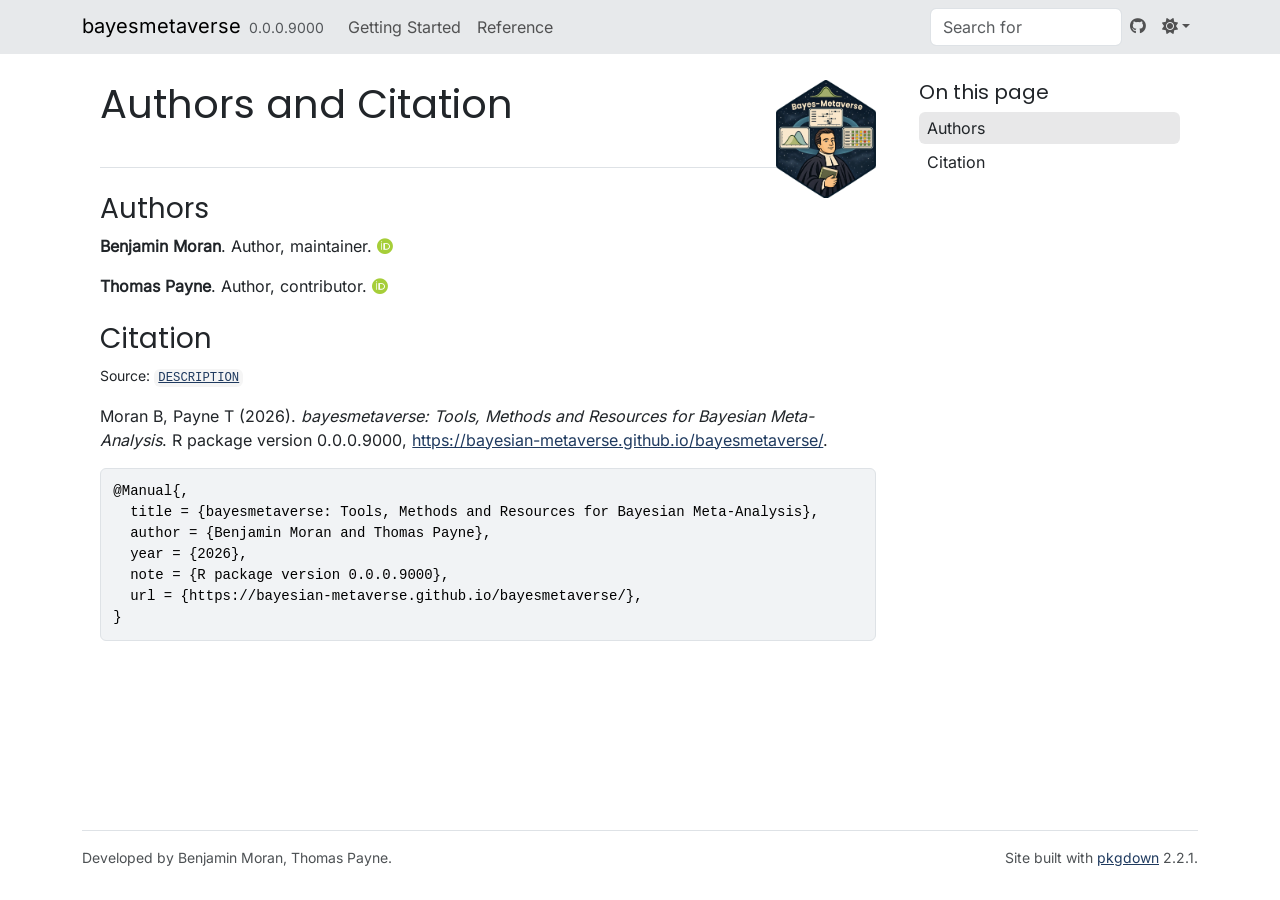
==== commit dad0c992: "Update site" ====
--- a/docs/authors.html
+++ b/docs/authors.html
@@ -40,11 +40,11 @@
       <h2>Authors</h2>
 
       <ul class="list-unstyled"><li>
-          <p><strong>Benjamin Moran</strong>. Author, maintainer.
+          <p><strong>Benjamin Moran</strong>. Author, maintainer. <a href="https://orcid.org/0000-0002-6515-6722" target="orcid.widget" aria-label="ORCID" class="external-link"><span class="fab fa-orcid orcid" aria-hidden="true"></span></a>
           </p>
         </li>
         <li>
-          <p><strong>Thomas Payne</strong>. Author.
+          <p><strong>Thomas Payne</strong>. Author, contributor. <a href="https://orcid.org/0000-0002-5530-3717" target="orcid.widget" aria-label="ORCID" class="external-link"><span class="fab fa-orcid orcid" aria-hidden="true"></span></a>
           </p>
         </li>
       </ul></div>
